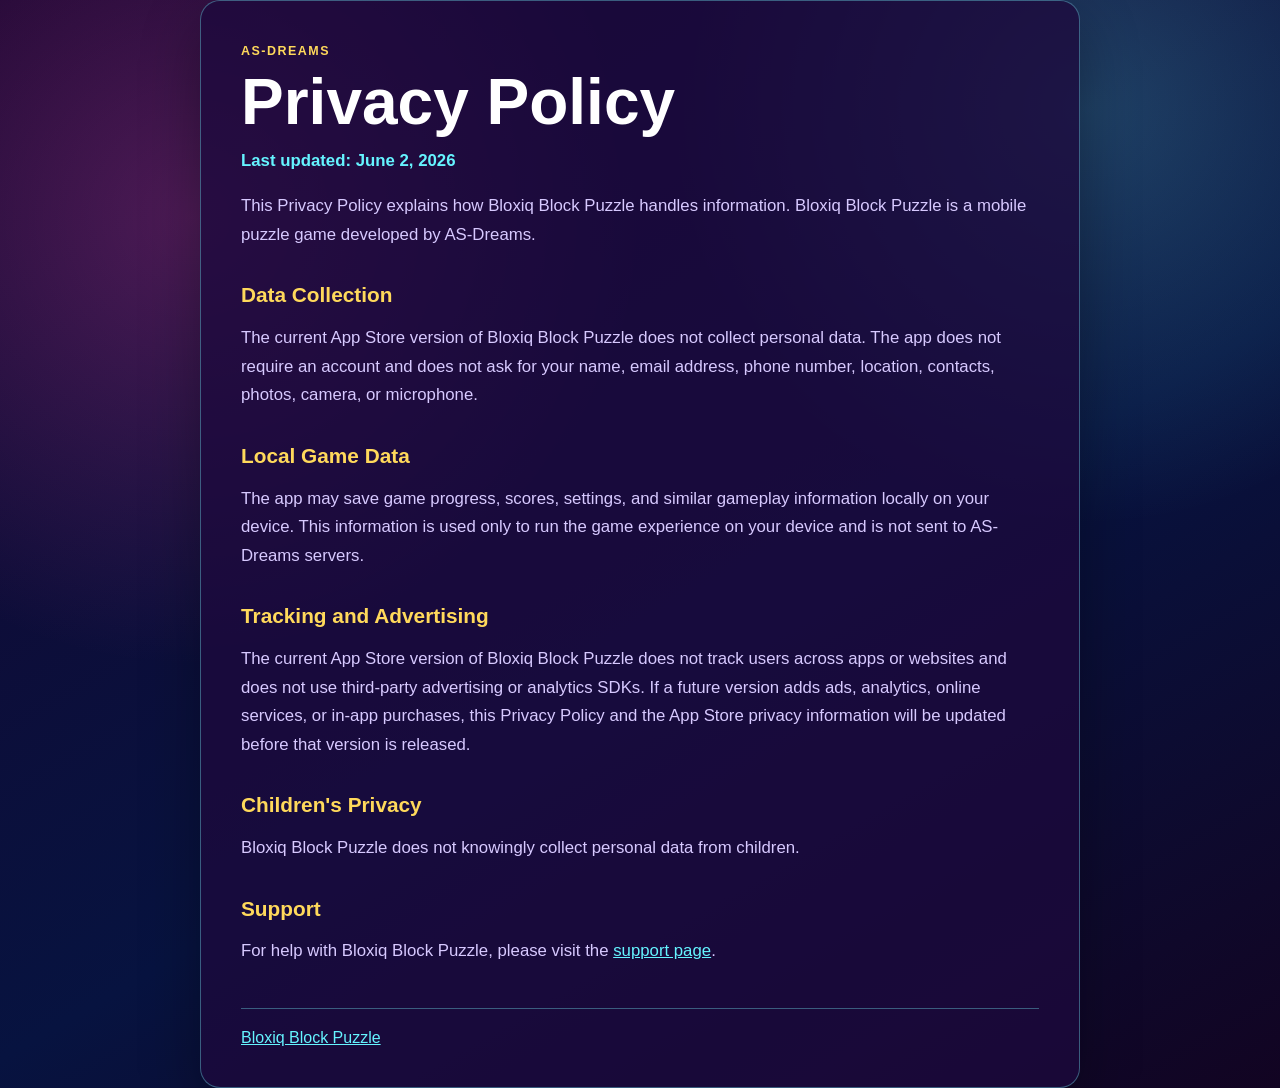
==== privacy.html @ 2f22f0de "Add files via upload" ====
<!doctype html>
<html lang="en">
<head>
  <meta charset="utf-8">
  <meta name="viewport" content="width=device-width, initial-scale=1">
  <title>Bloxiq Block Puzzle Privacy Policy</title>
  <link rel="stylesheet" href="styles.css">
</head>
<body>
  <main class="page document">
    <p class="eyebrow">AS-Dreams</p>
    <h1>Privacy Policy</h1>
    <p class="updated">Last updated: June 2, 2026</p>

    <p>
      This Privacy Policy explains how Bloxiq Block Puzzle handles information.
      Bloxiq Block Puzzle is a mobile puzzle game developed by AS-Dreams.
    </p>

    <h2>Data Collection</h2>
    <p>
      The current App Store version of Bloxiq Block Puzzle does not collect personal data.
      The app does not require an account and does not ask for your name, email address,
      phone number, location, contacts, photos, camera, or microphone.
    </p>

    <h2>Local Game Data</h2>
    <p>
      The app may save game progress, scores, settings, and similar gameplay information
      locally on your device. This information is used only to run the game experience on
      your device and is not sent to AS-Dreams servers.
    </p>

    <h2>Tracking and Advertising</h2>
    <p>
      The current App Store version of Bloxiq Block Puzzle does not track users across apps
      or websites and does not use third-party advertising or analytics SDKs. If a future
      version adds ads, analytics, online services, or in-app purchases, this Privacy Policy
      and the App Store privacy information will be updated before that version is released.
    </p>

    <h2>Children's Privacy</h2>
    <p>
      Bloxiq Block Puzzle does not knowingly collect personal data from children.
    </p>

    <h2>Support</h2>
    <p>
      For help with Bloxiq Block Puzzle, please visit the
      <a href="support.html">support page</a>.
    </p>

    <footer>
      <a href="index.html">Bloxiq Block Puzzle</a>
    </footer>
  </main>
</body>
</html>
---- styles.css ----
:root {
  color-scheme: dark;
  --bg: #100426;
  --panel: #1d093d;
  --text: #ffffff;
  --muted: #d7c9ff;
  --line: rgba(122, 248, 255, 0.35);
  --cyan: #65f4ff;
  --gold: #ffd95b;
  --pink: #ff4fb8;
}

* {
  box-sizing: border-box;
}

body {
  margin: 0;
  min-height: 100vh;
  font-family: -apple-system, BlinkMacSystemFont, "Segoe UI", sans-serif;
  background:
    radial-gradient(circle at 15% 20%, rgba(255, 79, 184, 0.25), transparent 28rem),
    radial-gradient(circle at 85% 10%, rgba(101, 244, 255, 0.22), transparent 26rem),
    linear-gradient(150deg, #16052f, #071340 58%, #120422);
  color: var(--text);
}

a {
  color: var(--cyan);
}

.page {
  width: min(880px, calc(100% - 32px));
  margin: 0 auto;
  padding: 56px 0;
}

.hero,
.document {
  border: 1px solid var(--line);
  border-radius: 20px;
  background: rgba(29, 9, 61, 0.78);
  box-shadow: 0 22px 60px rgba(0, 0, 0, 0.32);
}

.hero {
  min-height: 70vh;
  display: grid;
  align-content: center;
  padding: 56px;
  text-align: center;
}

.document {
  padding: 40px;
}

.eyebrow {
  margin: 0 0 10px;
  color: var(--gold);
  font-size: 0.78rem;
  font-weight: 800;
  letter-spacing: 0.12em;
  text-transform: uppercase;
}

h1 {
  margin: 0 0 14px;
  font-size: clamp(2.4rem, 8vw, 4.8rem);
  line-height: 0.95;
}

.document h1 {
  font-size: clamp(2.2rem, 7vw, 4rem);
}

h2 {
  margin: 34px 0 10px;
  color: var(--gold);
  font-size: 1.3rem;
}

p {
  color: var(--muted);
  font-size: 1.05rem;
  line-height: 1.7;
}

.lead {
  width: min(620px, 100%);
  margin: 0 auto 28px;
  font-size: 1.25rem;
}

.updated {
  margin-top: 0;
  color: var(--cyan);
  font-weight: 700;
}

.links {
  display: flex;
  flex-wrap: wrap;
  justify-content: center;
  gap: 14px;
}

.links a {
  min-width: 170px;
  border: 1px solid var(--cyan);
  border-radius: 999px;
  padding: 13px 18px;
  color: var(--text);
  text-decoration: none;
  font-weight: 800;
  background: linear-gradient(180deg, rgba(101, 244, 255, 0.22), rgba(255, 79, 184, 0.18));
}

footer {
  margin-top: 42px;
  border-top: 1px solid var(--line);
  padding-top: 20px;
}

@media (max-width: 560px) {
  .page {
    width: min(100% - 20px, 880px);
    padding: 24px 0;
  }

  .hero,
  .document {
    padding: 26px;
    border-radius: 14px;
  }

  .links a {
    width: 100%;
  }
}
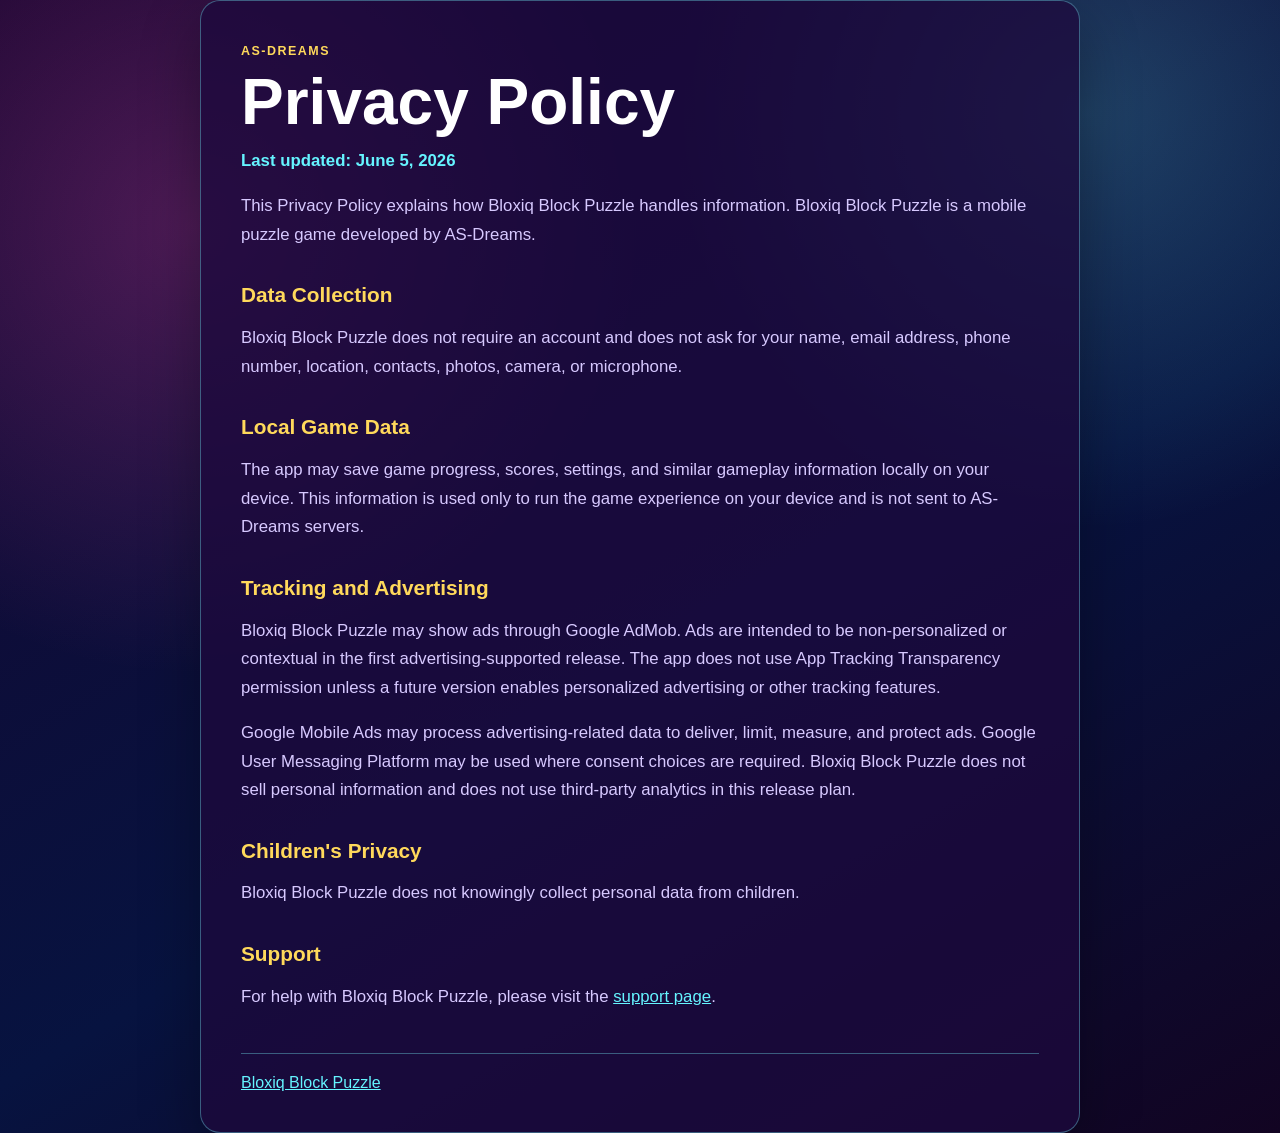
==== commit ce60eabf: "Add files via upload" ====
--- a/privacy.html
+++ b/privacy.html
@@ -10,7 +10,7 @@
   <main class="page document">
     <p class="eyebrow">AS-Dreams</p>
     <h1>Privacy Policy</h1>
-    <p class="updated">Last updated: June 2, 2026</p>
+    <p class="updated">Last updated: June 5, 2026</p>
 
     <p>
       This Privacy Policy explains how Bloxiq Block Puzzle handles information.
@@ -19,9 +19,8 @@
 
     <h2>Data Collection</h2>
     <p>
-      The current App Store version of Bloxiq Block Puzzle does not collect personal data.
-      The app does not require an account and does not ask for your name, email address,
-      phone number, location, contacts, photos, camera, or microphone.
+      Bloxiq Block Puzzle does not require an account and does not ask for your name,
+      email address, phone number, location, contacts, photos, camera, or microphone.
     </p>
 
     <h2>Local Game Data</h2>
@@ -33,10 +32,16 @@
 
     <h2>Tracking and Advertising</h2>
     <p>
-      The current App Store version of Bloxiq Block Puzzle does not track users across apps
-      or websites and does not use third-party advertising or analytics SDKs. If a future
-      version adds ads, analytics, online services, or in-app purchases, this Privacy Policy
-      and the App Store privacy information will be updated before that version is released.
+      Bloxiq Block Puzzle may show ads through Google AdMob. Ads are intended to be
+      non-personalized or contextual in the first advertising-supported release. The app
+      does not use App Tracking Transparency permission unless a future version enables
+      personalized advertising or other tracking features.
+    </p>
+    <p>
+      Google Mobile Ads may process advertising-related data to deliver, limit, measure,
+      and protect ads. Google User Messaging Platform may be used where consent choices
+      are required. Bloxiq Block Puzzle does not sell personal information and does not
+      use third-party analytics in this release plan.
     </p>
 
     <h2>Children's Privacy</h2>
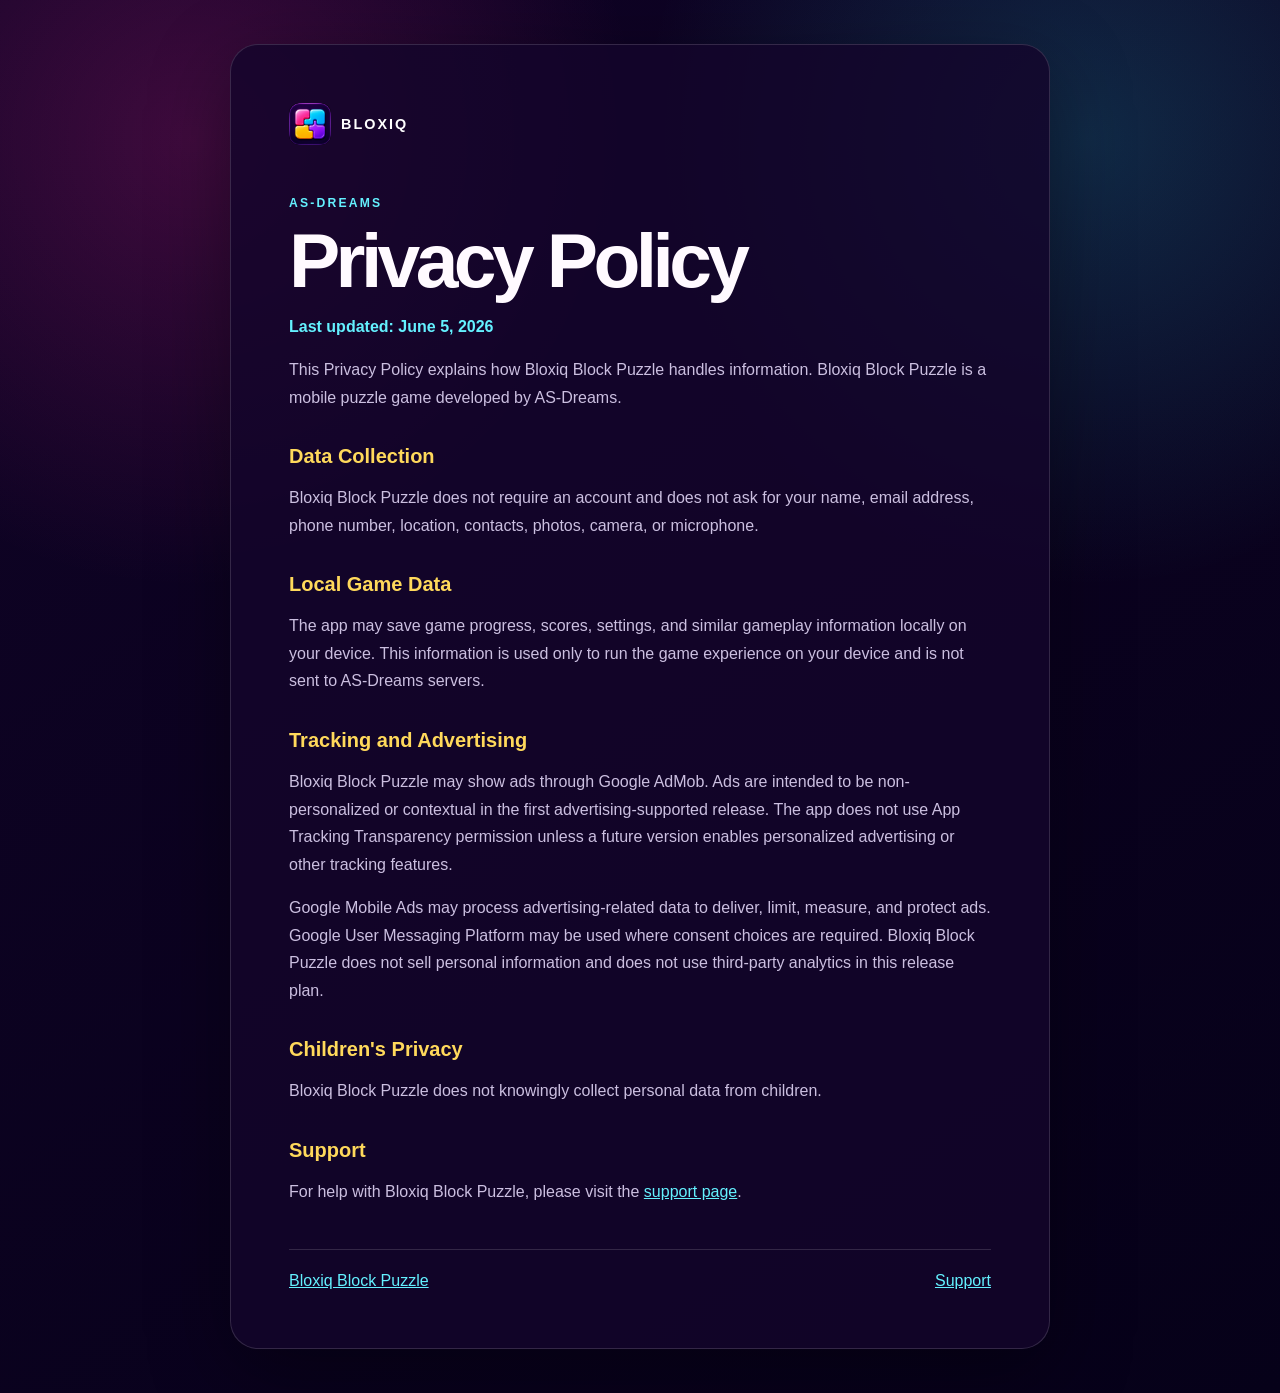
==== commit 92499a90: "Redesign Bloxiq download landing page" ====
--- a/privacy.html
+++ b/privacy.html
@@ -1,63 +1,70 @@
 <!doctype html>
 <html lang="en">
-<head>
-  <meta charset="utf-8">
-  <meta name="viewport" content="width=device-width, initial-scale=1">
-  <title>Bloxiq Block Puzzle Privacy Policy</title>
-  <link rel="stylesheet" href="styles.css">
-</head>
-<body>
-  <main class="page document">
-    <p class="eyebrow">AS-Dreams</p>
-    <h1>Privacy Policy</h1>
-    <p class="updated">Last updated: June 5, 2026</p>
+  <head>
+    <meta charset="utf-8" />
+    <meta name="viewport" content="width=device-width, initial-scale=1" />
+    <meta name="theme-color" content="#100326" />
+    <meta name="description" content="Privacy Policy for Bloxiq Block Puzzle." />
+    <link rel="icon" href="assets/bloxiq-icon.png" />
+    <link rel="stylesheet" href="legal.css" />
+    <title>Privacy Policy — Bloxiq Block Puzzle</title>
+  </head>
+  <body>
+    <main class="legal-page">
+      <a class="legal-brand" href="index.html">
+        <img src="assets/bloxiq-icon.png" alt="" width="42" height="42" />
+        Bloxiq
+      </a>
+      <p class="eyebrow">AS-Dreams</p>
+      <h1>Privacy Policy</h1>
+      <p class="updated">Last updated: June 5, 2026</p>
 
-    <p>
-      This Privacy Policy explains how Bloxiq Block Puzzle handles information.
-      Bloxiq Block Puzzle is a mobile puzzle game developed by AS-Dreams.
-    </p>
+      <p>
+        This Privacy Policy explains how Bloxiq Block Puzzle handles information.
+        Bloxiq Block Puzzle is a mobile puzzle game developed by AS-Dreams.
+      </p>
 
-    <h2>Data Collection</h2>
-    <p>
-      Bloxiq Block Puzzle does not require an account and does not ask for your name,
-      email address, phone number, location, contacts, photos, camera, or microphone.
-    </p>
+      <h2>Data Collection</h2>
+      <p>
+        Bloxiq Block Puzzle does not require an account and does not ask for your
+        name, email address, phone number, location, contacts, photos, camera, or
+        microphone.
+      </p>
 
-    <h2>Local Game Data</h2>
-    <p>
-      The app may save game progress, scores, settings, and similar gameplay information
-      locally on your device. This information is used only to run the game experience on
-      your device and is not sent to AS-Dreams servers.
-    </p>
+      <h2>Local Game Data</h2>
+      <p>
+        The app may save game progress, scores, settings, and similar gameplay
+        information locally on your device. This information is used only to run
+        the game experience on your device and is not sent to AS-Dreams servers.
+      </p>
 
-    <h2>Tracking and Advertising</h2>
-    <p>
-      Bloxiq Block Puzzle may show ads through Google AdMob. Ads are intended to be
-      non-personalized or contextual in the first advertising-supported release. The app
-      does not use App Tracking Transparency permission unless a future version enables
-      personalized advertising or other tracking features.
-    </p>
-    <p>
-      Google Mobile Ads may process advertising-related data to deliver, limit, measure,
-      and protect ads. Google User Messaging Platform may be used where consent choices
-      are required. Bloxiq Block Puzzle does not sell personal information and does not
-      use third-party analytics in this release plan.
-    </p>
+      <h2>Tracking and Advertising</h2>
+      <p>
+        Bloxiq Block Puzzle may show ads through Google AdMob. Ads are intended to
+        be non-personalized or contextual in the first advertising-supported
+        release. The app does not use App Tracking Transparency permission unless
+        a future version enables personalized advertising or other tracking features.
+      </p>
+      <p>
+        Google Mobile Ads may process advertising-related data to deliver, limit,
+        measure, and protect ads. Google User Messaging Platform may be used where
+        consent choices are required. Bloxiq Block Puzzle does not sell personal
+        information and does not use third-party analytics in this release plan.
+      </p>
 
-    <h2>Children's Privacy</h2>
-    <p>
-      Bloxiq Block Puzzle does not knowingly collect personal data from children.
-    </p>
+      <h2>Children's Privacy</h2>
+      <p>Bloxiq Block Puzzle does not knowingly collect personal data from children.</p>
 
-    <h2>Support</h2>
-    <p>
-      For help with Bloxiq Block Puzzle, please visit the
-      <a href="support.html">support page</a>.
-    </p>
+      <h2>Support</h2>
+      <p>
+        For help with Bloxiq Block Puzzle, please visit the
+        <a href="support.html">support page</a>.
+      </p>
 
-    <footer>
-      <a href="index.html">Bloxiq Block Puzzle</a>
-    </footer>
-  </main>
-</body>
+      <footer class="legal-footer">
+        <a href="index.html">Bloxiq Block Puzzle</a>
+        <a href="support.html">Support</a>
+      </footer>
+    </main>
+  </body>
 </html>
--- a/legal.css
+++ b/legal.css
@@ -0,0 +1,92 @@
+:root {
+  color-scheme: dark;
+  --ink: #fffaff;
+  --muted: #cbbfe0;
+  --cyan: #64f1ff;
+  --yellow: #ffd95b;
+  --line: rgba(255, 255, 255, 0.14);
+}
+
+* { box-sizing: border-box; }
+
+body {
+  margin: 0;
+  min-width: 320px;
+  min-height: 100vh;
+  background:
+    radial-gradient(circle at 15% 10%, rgba(255, 43, 159, 0.2), transparent 28rem),
+    radial-gradient(circle at 85% 10%, rgba(37, 221, 240, 0.18), transparent 28rem),
+    linear-gradient(145deg, #100326, #060119);
+  color: var(--ink);
+  font-family: Inter, ui-sans-serif, -apple-system, BlinkMacSystemFont, "Segoe UI", sans-serif;
+}
+
+a { color: var(--cyan); }
+
+.legal-page {
+  width: min(820px, calc(100% - 32px));
+  margin: 44px auto;
+  padding: clamp(28px, 6vw, 58px);
+  border: 1px solid var(--line);
+  border-radius: 28px;
+  background: rgba(20, 6, 43, 0.82);
+  box-shadow: 0 24px 80px rgba(0, 0, 0, 0.34);
+}
+
+.legal-brand {
+  display: inline-flex;
+  align-items: center;
+  gap: 10px;
+  color: white;
+  text-decoration: none;
+  font-size: 0.9rem;
+  font-weight: 900;
+  letter-spacing: 0.14em;
+  text-transform: uppercase;
+}
+
+.legal-brand img { border-radius: 10px; }
+
+.eyebrow {
+  margin: 44px 0 10px;
+  color: var(--cyan);
+  font-size: 0.76rem;
+  font-weight: 900;
+  letter-spacing: 0.18em;
+  text-transform: uppercase;
+}
+
+h1 {
+  margin: 0 0 10px;
+  font-size: clamp(2.6rem, 8vw, 4.8rem);
+  line-height: 0.95;
+  letter-spacing: -0.06em;
+}
+
+h2 {
+  margin: 34px 0 9px;
+  color: var(--yellow);
+  font-size: 1.25rem;
+}
+
+p {
+  color: var(--muted);
+  font-size: 1rem;
+  line-height: 1.72;
+}
+
+.updated { color: var(--cyan); font-weight: 800; }
+
+.legal-footer {
+  display: flex;
+  justify-content: space-between;
+  gap: 18px;
+  margin-top: 44px;
+  padding-top: 22px;
+  border-top: 1px solid var(--line);
+}
+
+@media (max-width: 540px) {
+  .legal-page { margin: 16px auto; border-radius: 20px; }
+  .legal-footer { flex-direction: column; }
+}
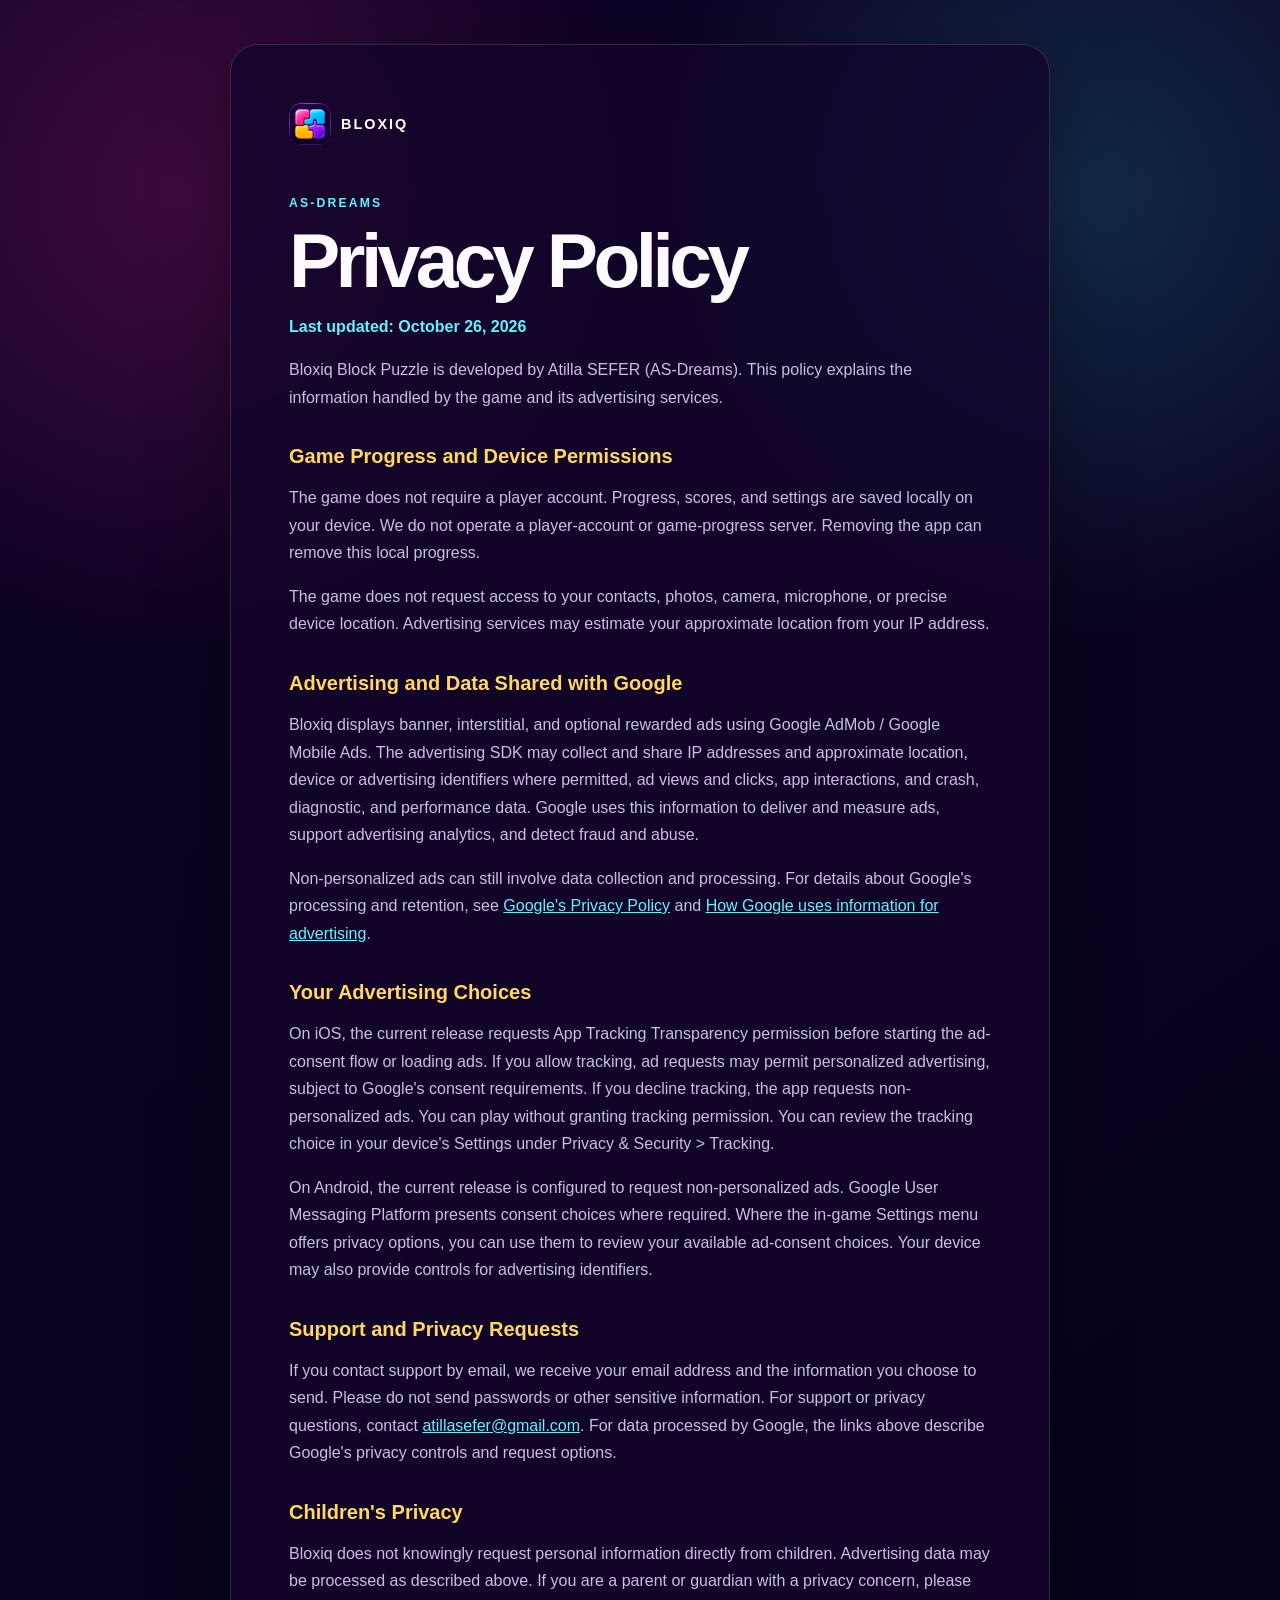
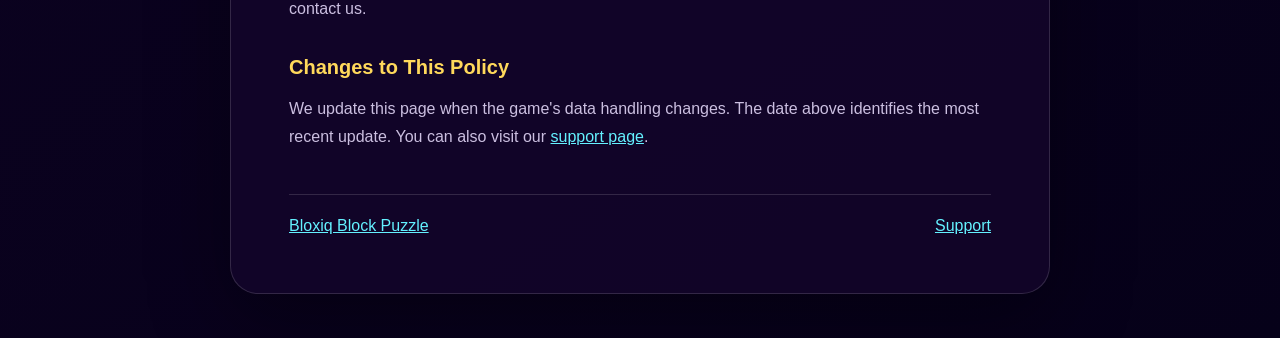
==== commit 549fd912: "Align Bloxiq website and privacy policy with live 1.0.7" ====
--- a/privacy.html
+++ b/privacy.html
@@ -17,49 +17,61 @@
       </a>
       <p class="eyebrow">AS-Dreams</p>
       <h1>Privacy Policy</h1>
-      <p class="updated">Last updated: June 5, 2026</p>
+      <p class="updated">Last updated: October 26, 2026</p>
 
-      <p>
-        This Privacy Policy explains how Bloxiq Block Puzzle handles information.
-        Bloxiq Block Puzzle is a mobile puzzle game developed by AS-Dreams.
-      </p>
+      <p>Bloxiq Block Puzzle is developed by Atilla SEFER (AS-Dreams). This policy
+        explains the information handled by the game and its advertising services.</p>
 
-      <h2>Data Collection</h2>
-      <p>
-        Bloxiq Block Puzzle does not require an account and does not ask for your
-        name, email address, phone number, location, contacts, photos, camera, or
-        microphone.
-      </p>
+      <h2>Game Progress and Device Permissions</h2>
+      <p>The game does not require a player account. Progress, scores, and settings
+        are saved locally on your device. We do not operate a player-account or
+        game-progress server. Removing the app can remove this local progress.</p>
+      <p>The game does not request access to your contacts, photos, camera,
+        microphone, or precise device location. Advertising services may estimate
+        your approximate location from your IP address.</p>
 
-      <h2>Local Game Data</h2>
-      <p>
-        The app may save game progress, scores, settings, and similar gameplay
-        information locally on your device. This information is used only to run
-        the game experience on your device and is not sent to AS-Dreams servers.
-      </p>
+      <h2>Advertising and Data Shared with Google</h2>
+      <p>Bloxiq displays banner, interstitial, and optional rewarded ads using Google
+        AdMob / Google Mobile Ads. The advertising SDK may collect and share IP
+        addresses and approximate location, device or advertising identifiers where
+        permitted, ad views and clicks, app interactions, and crash, diagnostic, and
+        performance data. Google uses this information to deliver and measure ads,
+        support advertising analytics, and detect fraud and abuse.</p>
+      <p>Non-personalized ads can still involve data collection and processing.
+        For details about Google's processing and retention, see
+        <a href="https://policies.google.com/privacy">Google's Privacy Policy</a> and
+        <a href="https://policies.google.com/technologies/ads">How Google uses information for advertising</a>.</p>
 
-      <h2>Tracking and Advertising</h2>
-      <p>
-        Bloxiq Block Puzzle may show ads through Google AdMob. Ads are intended to
-        be non-personalized or contextual in the first advertising-supported
-        release. The app does not use App Tracking Transparency permission unless
-        a future version enables personalized advertising or other tracking features.
-      </p>
-      <p>
-        Google Mobile Ads may process advertising-related data to deliver, limit,
-        measure, and protect ads. Google User Messaging Platform may be used where
-        consent choices are required. Bloxiq Block Puzzle does not sell personal
-        information and does not use third-party analytics in this release plan.
-      </p>
+      <h2>Your Advertising Choices</h2>
+      <p>On iOS, the current release requests App Tracking Transparency permission
+        before starting the ad-consent flow or loading ads. If you allow tracking,
+        ad requests may permit personalized advertising, subject to Google's consent
+        requirements. If you decline tracking, the app requests non-personalized
+        ads. You can play without granting tracking permission. You can review the
+        tracking choice in your device's Settings under Privacy &amp; Security &gt; Tracking.</p>
+      <p>On Android, the current release is configured to request non-personalized
+        ads. Google User Messaging Platform presents consent choices where required.
+        Where the in-game Settings menu offers privacy options, you can use them
+        to review your available ad-consent choices. Your device may also provide
+        controls for advertising identifiers.</p>
+
+      <h2>Support and Privacy Requests</h2>
+      <p>If you contact support by email, we receive your email address and the
+        information you choose to send. Please do not send passwords or other
+        sensitive information. For support or privacy questions, contact
+        <a href="mailto:atillasefer@gmail.com">atillasefer@gmail.com</a>.
+        For data processed by Google, the links above describe Google's privacy
+        controls and request options.</p>
 
       <h2>Children's Privacy</h2>
-      <p>Bloxiq Block Puzzle does not knowingly collect personal data from children.</p>
+      <p>Bloxiq does not knowingly request personal information directly from
+        children. Advertising data may be processed as described above. If you are
+        a parent or guardian with a privacy concern, please contact us.</p>
 
-      <h2>Support</h2>
-      <p>
-        For help with Bloxiq Block Puzzle, please visit the
-        <a href="support.html">support page</a>.
-      </p>
+      <h2>Changes to This Policy</h2>
+      <p>We update this page when the game's data handling changes. The date above
+        identifies the most recent update. You can also visit our
+        <a href="support.html">support page</a>.</p>
 
       <footer class="legal-footer">
         <a href="index.html">Bloxiq Block Puzzle</a>
